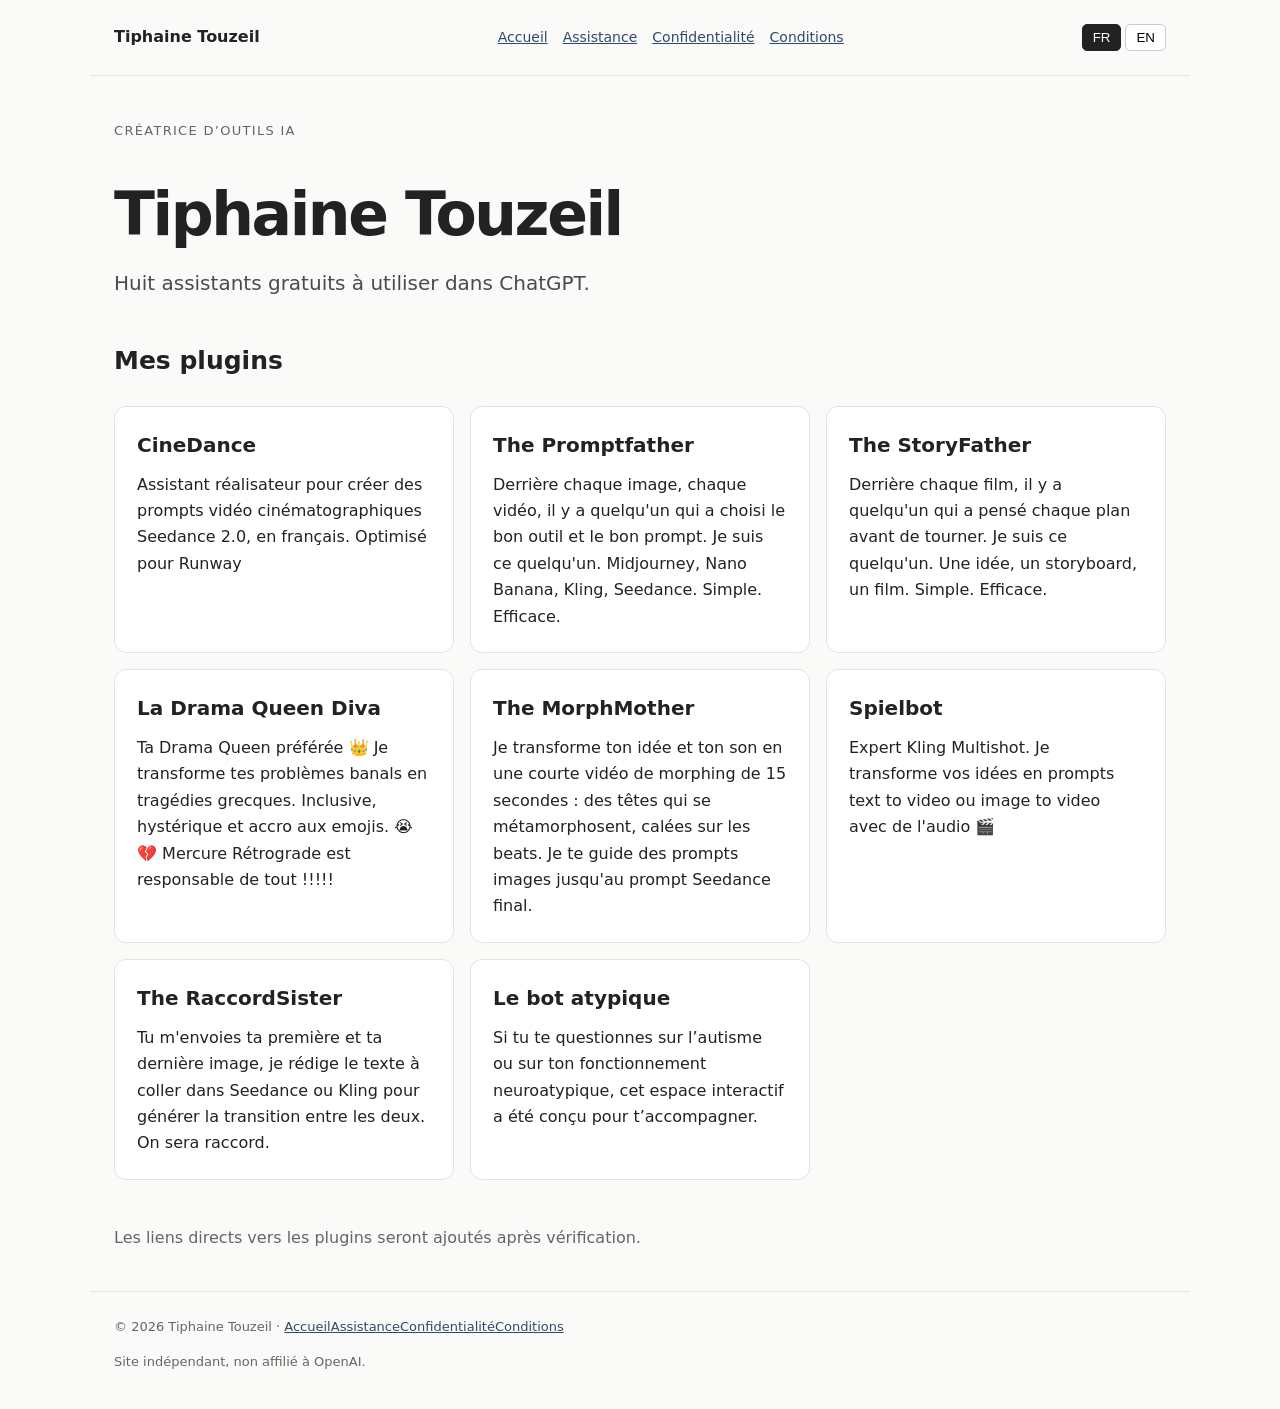
==== index.html @ efccd126 "Add files via upload" ====
<!doctype html><html lang="fr"><head><meta charset="utf-8"><meta name="viewport" content="width=device-width,initial-scale=1"><meta name="description" content="Outils IA de Tiphaine Touzeil · AI tools by Tiphaine Touzeil"><title>Outils IA — Tiphaine Touzeil</title><link rel="stylesheet" href="style.css"><script src="language.js" defer></script></head><body><header><a class="brand" href="index.html">Tiphaine Touzeil</a><nav><a href="index.html"><span data-lang="fr">Accueil</span><span data-lang="en" hidden>Home</span></a><a href="support.html"><span data-lang="fr">Assistance</span><span data-lang="en" hidden>Support</span></a><a href="privacy.html"><span data-lang="fr">Confidentialité</span><span data-lang="en" hidden>Privacy</span></a><a href="terms.html"><span data-lang="fr">Conditions</span><span data-lang="en" hidden>Terms</span></a></nav><div class="langs"><button type="button" data-set-lang="fr" aria-label="Français">FR</button><button type="button" data-set-lang="en" aria-label="English">EN</button></div></header><main><div class="eyebrow"><span data-lang="fr">Créatrice d’outils IA</span><span data-lang="en" hidden>AI Tools Creator</span></div><h1>Tiphaine Touzeil</h1><p class="lead"><span data-lang="fr">Huit assistants gratuits à utiliser dans ChatGPT.</span><span data-lang="en" hidden>Eight free assistants to use in ChatGPT.</span></p><h2><span data-lang="fr">Mes plugins</span><span data-lang="en" hidden>My plugins</span></h2><div class="grid"><article class="card"><h3>CineDance</h3><p><span data-lang="fr">Assistant réalisateur pour créer des prompts vidéo cinématographiques Seedance 2.0, en français. Optimisé pour Runway</span><span data-lang="en" hidden>Assistant director for creating cinematic Seedance 2.0 video prompts in French. Optimized for Runway.</span></p></article><article class="card"><h3>The Promptfather</h3><p><span data-lang="fr">Derrière chaque image, chaque vidéo, il y a quelqu&#x27;un qui a choisi le bon outil et le bon prompt. Je suis ce quelqu&#x27;un. Midjourney, Nano Banana, Kling, Seedance. Simple. Efficace.</span><span data-lang="en" hidden>Behind every image, every video, there&#x27;s someone who chose the right tool and the right prompt. I&#x27;m that someone. Midjourney, Nano Banana, Kling, Seedance. Simple. Effective.</span></p></article><article class="card"><h3>The StoryFather</h3><p><span data-lang="fr">Derrière chaque film, il y a quelqu&#x27;un qui a pensé chaque plan avant de tourner. Je suis ce quelqu&#x27;un. Une idée, un storyboard, un film. Simple. Efficace.</span><span data-lang="en" hidden>Behind every film, there&#x27;s someone who planned every shot before filming. I&#x27;m that someone. An idea, a storyboard, a film. Simple. Effective.</span></p></article><article class="card"><h3>La Drama Queen Diva</h3><p><span data-lang="fr">Ta Drama Queen préférée 👑 Je transforme tes problèmes banals en tragédies grecques. Inclusive, hystérique et accro aux emojis. 😭💔 Mercure Rétrograde est responsable de tout !!!!!</span><span data-lang="en" hidden>Your favorite Drama Queen 👑 I turn your everyday problems into Greek tragedies. Inclusive, hysterical, and addicted to emojis. 😭💔 Mercury Retrograde is to blame for everything !!!!!</span></p></article><article class="card"><h3>The MorphMother</h3><p><span data-lang="fr">Je transforme ton idée et ton son en une courte vidéo de morphing de 15 secondes : des têtes qui se métamorphosent, calées sur les beats. Je te guide des prompts images jusqu&#x27;au prompt Seedance final.</span><span data-lang="en" hidden>I turn your idea and your audio into a short, 15-second morphing video: faces transforming in sync with the beats. I guide you from image prompts all the way to the final Seedance prompt.</span></p></article><article class="card"><h3>Spielbot</h3><p><span data-lang="fr">Expert Kling Multishot. Je transforme vos idées en prompts text to video ou image to video avec de l&#x27;audio 🎬</span><span data-lang="en" hidden>Kling Multishot expert. I turn your ideas into text-to-video or image-to-video prompts with audio 🎬</span></p></article><article class="card"><h3>The RaccordSister</h3><p><span data-lang="fr">Tu m&#x27;envoies ta première et ta dernière image, je rédige le texte à coller dans Seedance ou Kling pour générer la transition entre les deux. On sera raccord.</span><span data-lang="en" hidden>Send me your first and last images, and I&#x27;ll write the prompt to paste into Seedance or Kling to generate the transition between them. We&#x27;ll make a seamless connection.</span></p></article><article class="card"><h3>Le bot atypique</h3><p><span data-lang="fr">Si tu te questionnes sur l’autisme ou sur ton fonctionnement neuroatypique, cet espace interactif a été conçu pour t’accompagner.</span><span data-lang="en" hidden>If you have questions about autism or how your neurodivergent mind works, this interactive space was designed to support you.</span></p></article></div><p class="muted"><span data-lang="fr">Les liens directs vers les plugins seront ajoutés après vérification.</span><span data-lang="en" hidden>Direct links to the plugins will be added after verification.</span></p></main><footer>© 2026 Tiphaine Touzeil · <a href="index.html"><span data-lang="fr">Accueil</span><span data-lang="en" hidden>Home</span></a><a href="support.html"><span data-lang="fr">Assistance</span><span data-lang="en" hidden>Support</span></a><a href="privacy.html"><span data-lang="fr">Confidentialité</span><span data-lang="en" hidden>Privacy</span></a><a href="terms.html"><span data-lang="fr">Conditions</span><span data-lang="en" hidden>Terms</span></a><p><span data-lang="fr">Site indépendant, non affilié à OpenAI.</span><span data-lang="en" hidden>Independent website, not affiliated with OpenAI.</span></p></footer></body></html>
---- style.css ----
*{box-sizing:border-box}[hidden]{display:none!important}body{margin:0;background:#fafaf9;color:#222;font:16px/1.65 system-ui,-apple-system,Segoe UI,sans-serif}header,main,footer{max-width:1100px;margin:auto;padding:24px}header{display:flex;align-items:center;justify-content:space-between;gap:18px;border-bottom:1px solid #e4e4e0;flex-wrap:wrap}.brand{font-weight:700;color:inherit;text-decoration:none}nav{display:flex;gap:15px;flex-wrap:wrap;font-size:14px}a{color:#314a69}.langs{display:flex;gap:4px}.langs button{background:white;border:1px solid #ccc;border-radius:5px;padding:5px 10px;cursor:pointer}.langs button[aria-pressed=true]{background:#222;color:#fff;border-color:#222}h1{font-size:clamp(36px,6vw,60px);letter-spacing:-.04em;line-height:1.1;margin:40px 0 20px}h2{font-size:25px;margin-top:40px}h3{font-size:20px;margin:0 0 10px}p{max-width:72ch}.lead{font-size:20px;color:#4b4b4b}.eyebrow{color:#656565;font-size:13px;letter-spacing:.1em;text-transform:uppercase;margin-top:20px}.grid{display:grid;grid-template-columns:repeat(auto-fit,minmax(280px,1fr));gap:16px;margin:24px 0 45px}.card{border:1px solid #e3e3e0;background:#fff;border-radius:12px;padding:22px}.card p{margin:0}.notice{border-left:3px solid #888;background:#f0f0ed;padding:12px 16px}.muted{color:#656565}footer{border-top:1px solid #e4e4e0;color:#666;font-size:13px}footer nav{margin-bottom:10px}@media(max-width:650px){header{align-items:flex-start}nav{order:3;width:100%}.grid{grid-template-columns:1fr}}
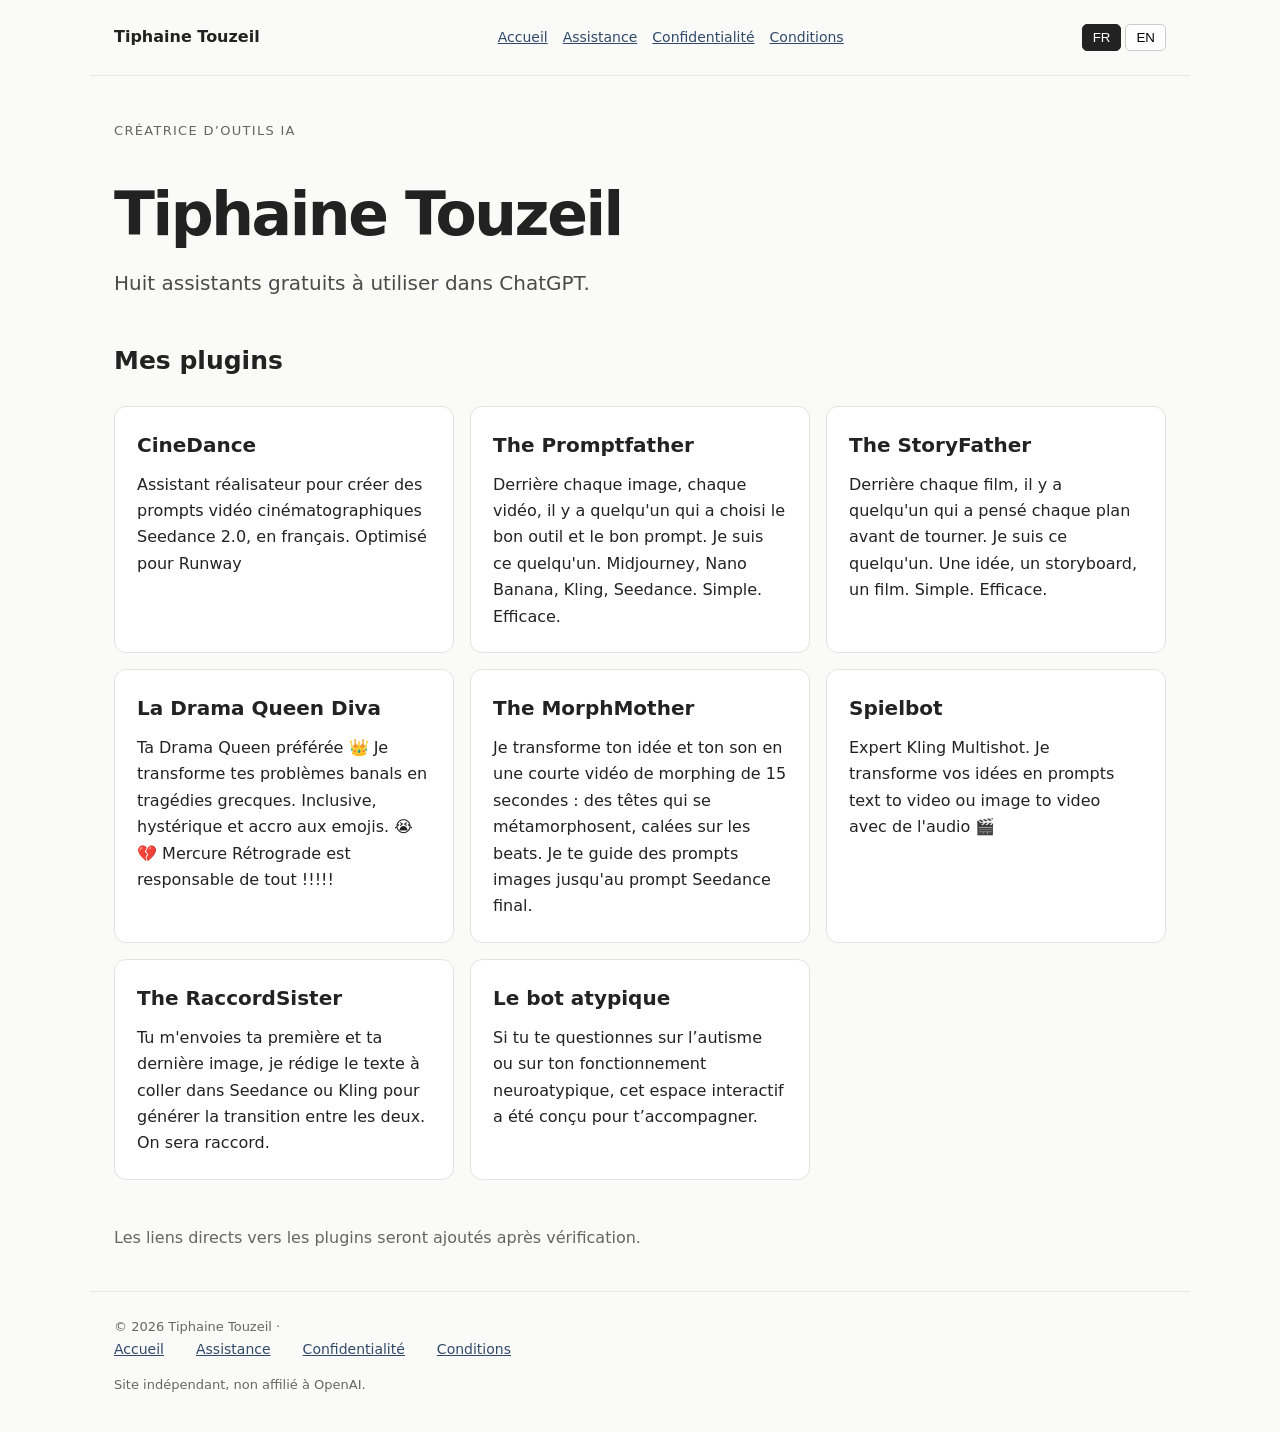
==== commit b67dc348: "Update index.html" ====
--- a/index.html
+++ b/index.html
@@ -1 +1,132 @@
-<!doctype html><html lang="fr"><head><meta charset="utf-8"><meta name="viewport" content="width=device-width,initial-scale=1"><meta name="description" content="Outils IA de Tiphaine Touzeil · AI tools by Tiphaine Touzeil"><title>Outils IA — Tiphaine Touzeil</title><link rel="stylesheet" href="style.css"><script src="language.js" defer></script></head><body><header><a class="brand" href="index.html">Tiphaine Touzeil</a><nav><a href="index.html"><span data-lang="fr">Accueil</span><span data-lang="en" hidden>Home</span></a><a href="support.html"><span data-lang="fr">Assistance</span><span data-lang="en" hidden>Support</span></a><a href="privacy.html"><span data-lang="fr">Confidentialité</span><span data-lang="en" hidden>Privacy</span></a><a href="terms.html"><span data-lang="fr">Conditions</span><span data-lang="en" hidden>Terms</span></a></nav><div class="langs"><button type="button" data-set-lang="fr" aria-label="Français">FR</button><button type="button" data-set-lang="en" aria-label="English">EN</button></div></header><main><div class="eyebrow"><span data-lang="fr">Créatrice d’outils IA</span><span data-lang="en" hidden>AI Tools Creator</span></div><h1>Tiphaine Touzeil</h1><p class="lead"><span data-lang="fr">Huit assistants gratuits à utiliser dans ChatGPT.</span><span data-lang="en" hidden>Eight free assistants to use in ChatGPT.</span></p><h2><span data-lang="fr">Mes plugins</span><span data-lang="en" hidden>My plugins</span></h2><div class="grid"><article class="card"><h3>CineDance</h3><p><span data-lang="fr">Assistant réalisateur pour créer des prompts vidéo cinématographiques Seedance 2.0, en français. Optimisé pour Runway</span><span data-lang="en" hidden>Assistant director for creating cinematic Seedance 2.0 video prompts in French. Optimized for Runway.</span></p></article><article class="card"><h3>The Promptfather</h3><p><span data-lang="fr">Derrière chaque image, chaque vidéo, il y a quelqu&#x27;un qui a choisi le bon outil et le bon prompt. Je suis ce quelqu&#x27;un. Midjourney, Nano Banana, Kling, Seedance. Simple. Efficace.</span><span data-lang="en" hidden>Behind every image, every video, there&#x27;s someone who chose the right tool and the right prompt. I&#x27;m that someone. Midjourney, Nano Banana, Kling, Seedance. Simple. Effective.</span></p></article><article class="card"><h3>The StoryFather</h3><p><span data-lang="fr">Derrière chaque film, il y a quelqu&#x27;un qui a pensé chaque plan avant de tourner. Je suis ce quelqu&#x27;un. Une idée, un storyboard, un film. Simple. Efficace.</span><span data-lang="en" hidden>Behind every film, there&#x27;s someone who planned every shot before filming. I&#x27;m that someone. An idea, a storyboard, a film. Simple. Effective.</span></p></article><article class="card"><h3>La Drama Queen Diva</h3><p><span data-lang="fr">Ta Drama Queen préférée 👑 Je transforme tes problèmes banals en tragédies grecques. Inclusive, hystérique et accro aux emojis. 😭💔 Mercure Rétrograde est responsable de tout !!!!!</span><span data-lang="en" hidden>Your favorite Drama Queen 👑 I turn your everyday problems into Greek tragedies. Inclusive, hysterical, and addicted to emojis. 😭💔 Mercury Retrograde is to blame for everything !!!!!</span></p></article><article class="card"><h3>The MorphMother</h3><p><span data-lang="fr">Je transforme ton idée et ton son en une courte vidéo de morphing de 15 secondes : des têtes qui se métamorphosent, calées sur les beats. Je te guide des prompts images jusqu&#x27;au prompt Seedance final.</span><span data-lang="en" hidden>I turn your idea and your audio into a short, 15-second morphing video: faces transforming in sync with the beats. I guide you from image prompts all the way to the final Seedance prompt.</span></p></article><article class="card"><h3>Spielbot</h3><p><span data-lang="fr">Expert Kling Multishot. Je transforme vos idées en prompts text to video ou image to video avec de l&#x27;audio 🎬</span><span data-lang="en" hidden>Kling Multishot expert. I turn your ideas into text-to-video or image-to-video prompts with audio 🎬</span></p></article><article class="card"><h3>The RaccordSister</h3><p><span data-lang="fr">Tu m&#x27;envoies ta première et ta dernière image, je rédige le texte à coller dans Seedance ou Kling pour générer la transition entre les deux. On sera raccord.</span><span data-lang="en" hidden>Send me your first and last images, and I&#x27;ll write the prompt to paste into Seedance or Kling to generate the transition between them. We&#x27;ll make a seamless connection.</span></p></article><article class="card"><h3>Le bot atypique</h3><p><span data-lang="fr">Si tu te questionnes sur l’autisme ou sur ton fonctionnement neuroatypique, cet espace interactif a été conçu pour t’accompagner.</span><span data-lang="en" hidden>If you have questions about autism or how your neurodivergent mind works, this interactive space was designed to support you.</span></p></article></div><p class="muted"><span data-lang="fr">Les liens directs vers les plugins seront ajoutés après vérification.</span><span data-lang="en" hidden>Direct links to the plugins will be added after verification.</span></p></main><footer>© 2026 Tiphaine Touzeil · <a href="index.html"><span data-lang="fr">Accueil</span><span data-lang="en" hidden>Home</span></a><a href="support.html"><span data-lang="fr">Assistance</span><span data-lang="en" hidden>Support</span></a><a href="privacy.html"><span data-lang="fr">Confidentialité</span><span data-lang="en" hidden>Privacy</span></a><a href="terms.html"><span data-lang="fr">Conditions</span><span data-lang="en" hidden>Terms</span></a><p><span data-lang="fr">Site indépendant, non affilié à OpenAI.</span><span data-lang="en" hidden>Independent website, not affiliated with OpenAI.</span></p></footer></body></html>+
+<!doctype html>
+<html lang="fr">
+<head>
+  <meta charset="utf-8">
+  <meta name="viewport" content="width=device-width, initial-scale=1">
+  <meta name="description" content="Outils IA de Tiphaine Touzeil · AI tools by Tiphaine Touzeil">
+  <title>Outils IA — Tiphaine Touzeil</title>
+  <link rel="stylesheet" href="style.css">
+  <script src="language.js" defer></script>
+</head>
+
+<body>
+  <header>
+    <a class="brand" href="index.html">Tiphaine Touzeil</a>
+    <nav>
+      <a href="index.html"><span data-lang="fr">Accueil</span><span data-lang="en" hidden>Home</span></a>
+      <a href="support.html"><span data-lang="fr">Assistance</span><span data-lang="en" hidden>Support</span></a>
+      <a href="privacy.html"><span data-lang="fr">Confidentialité</span><span data-lang="en" hidden>Privacy</span></a>
+      <a href="terms.html"><span data-lang="fr">Conditions</span><span data-lang="en" hidden>Terms</span></a>
+    </nav>
+    <div class="langs">
+      <button type="button" data-set-lang="fr" aria-label="Français">FR</button>
+      <button type="button" data-set-lang="en" aria-label="English">EN</button>
+    </div>
+  </header>
+
+  <main>
+    <div class="eyebrow">
+      <span data-lang="fr">Créatrice d’outils IA</span>
+      <span data-lang="en" hidden>AI Tools Creator</span>
+    </div>
+
+    <h1>Tiphaine Touzeil</h1>
+
+    <p class="lead">
+      <span data-lang="fr">Huit assistants gratuits à utiliser dans ChatGPT.</span>
+      <span data-lang="en" hidden>Eight free assistants to use in ChatGPT.</span>
+    </p>
+
+    <h2>
+      <span data-lang="fr">Mes plugins</span>
+      <span data-lang="en" hidden>My plugins</span>
+    </h2>
+
+    <div class="grid">
+      <article class="card">
+        <h3>CineDance</h3>
+        <p>
+          <span data-lang="fr">Assistant réalisateur pour créer des prompts vidéo cinématographiques Seedance 2.0, en français. Optimisé pour Runway</span>
+          <span data-lang="en" hidden>Assistant director for creating cinematic Seedance 2.0 video prompts in French. Optimized for Runway.</span>
+        </p>
+      </article>
+
+      <article class="card">
+        <h3>The Promptfather</h3>
+        <p>
+          <span data-lang="fr">Derrière chaque image, chaque vidéo, il y a quelqu'un qui a choisi le bon outil et le bon prompt. Je suis ce quelqu'un. Midjourney, Nano Banana, Kling, Seedance. Simple. Efficace.</span>
+          <span data-lang="en" hidden>Behind every image, every video, there's someone who chose the right tool and the right prompt. I'm that someone. Midjourney, Nano Banana, Kling, Seedance. Simple. Effective.</span>
+        </p>
+      </article>
+
+      <article class="card">
+        <h3>The StoryFather</h3>
+        <p>
+          <span data-lang="fr">Derrière chaque film, il y a quelqu'un qui a pensé chaque plan avant de tourner. Je suis ce quelqu'un. Une idée, un storyboard, un film. Simple. Efficace.</span>
+          <span data-lang="en" hidden>Behind every film, there's someone who planned every shot before filming. I'm that someone. An idea, a storyboard, a film. Simple. Effective.</span>
+        </p>
+      </article>
+
+      <article class="card">
+        <h3>La Drama Queen Diva</h3>
+        <p>
+          <span data-lang="fr">Ta Drama Queen préférée 👑 Je transforme tes problèmes banals en tragédies grecques. Inclusive, hystérique et accro aux emojis. 😭💔 Mercure Rétrograde est responsable de tout !!!!!</span>
+          <span data-lang="en" hidden>Your favorite Drama Queen 👑 I turn your everyday problems into Greek tragedies. Inclusive, hysterical, and addicted to emojis. 😭💔 Mercury Retrograde is to blame for everything !!!!!</span>
+        </p>
+      </article>
+
+      <article class="card">
+        <h3>The MorphMother</h3>
+        <p>
+          <span data-lang="fr">Je transforme ton idée et ton son en une courte vidéo de morphing de 15 secondes : des têtes qui se métamorphosent, calées sur les beats. Je te guide des prompts images jusqu'au prompt Seedance final.</span>
+          <span data-lang="en" hidden>I turn your idea and your audio into a short, 15-second morphing video: faces transforming in sync with the beats. I guide you from image prompts all the way to the final Seedance prompt.</span>
+        </p>
+      </article>
+
+      <article class="card">
+        <h3>Spielbot</h3>
+        <p>
+          <span data-lang="fr">Expert Kling Multishot. Je transforme vos idées en prompts text to video ou image to video avec de l'audio 🎬</span>
+          <span data-lang="en" hidden>Kling Multishot expert. I turn your ideas into text-to-video or image-to-video prompts with audio 🎬</span>
+        </p>
+      </article>
+
+      <article class="card">
+        <h3>The RaccordSister</h3>
+        <p>
+          <span data-lang="fr">Tu m'envoies ta première et ta dernière image, je rédige le texte à coller dans Seedance ou Kling pour générer la transition entre les deux. On sera raccord.</span>
+          <span data-lang="en" hidden>Send me your first and last images, and I'll write the prompt to paste into Seedance or Kling to generate the transition between them. We'll make a seamless connection.</span>
+        </p>
+      </article>
+
+      <article class="card">
+        <h3>Le bot atypique</h3>
+        <p>
+          <span data-lang="fr">Si tu te questionnes sur l’autisme ou sur ton fonctionnement neuroatypique, cet espace interactif a été conçu pour t’accompagner.</span>
+          <span data-lang="en" hidden>If you have questions about autism or how your neurodivergent mind works, this interactive space was designed to support you.</span>
+        </p>
+      </article>
+    </div>
+
+    <p class="muted">
+      <span data-lang="fr">Les liens directs vers les plugins seront ajoutés après vérification.</span>
+      <span data-lang="en" hidden>Direct links to the plugins will be added after verification.</span>
+    </p>
+  </main>
+
+  <footer>
+    © 2026 Tiphaine Touzeil ·
+    <nav>
+      <a href="index.html"><span data-lang="fr">Accueil</span><span data-lang="en" hidden>Home</span></a>
+      <a href="support.html"><span data-lang="fr">Assistance</span><span data-lang="en" hidden>Support</span></a>
+      <a href="privacy.html"><span data-lang="fr">Confidentialité</span><span data-lang="en" hidden>Privacy</span></a>
+      <a href="terms.html"><span data-lang="fr">Conditions</span><span data-lang="en" hidden>Terms</span></a>
+    </nav>
+    <p>
+      <span data-lang="fr">Site indépendant, non affilié à OpenAI.</span>
+      <span data-lang="en" hidden>Independent website, not affiliated with OpenAI.</span>
+    </p>
+  </footer>
+</body>
+</html>
--- a/style.css
+++ b/style.css
@@ -1 +1,12 @@
-*{box-sizing:border-box}[hidden]{display:none!important}body{margin:0;background:#fafaf9;color:#222;font:16px/1.65 system-ui,-apple-system,Segoe UI,sans-serif}header,main,footer{max-width:1100px;margin:auto;padding:24px}header{display:flex;align-items:center;justify-content:space-between;gap:18px;border-bottom:1px solid #e4e4e0;flex-wrap:wrap}.brand{font-weight:700;color:inherit;text-decoration:none}nav{display:flex;gap:15px;flex-wrap:wrap;font-size:14px}a{color:#314a69}.langs{display:flex;gap:4px}.langs button{background:white;border:1px solid #ccc;border-radius:5px;padding:5px 10px;cursor:pointer}.langs button[aria-pressed=true]{background:#222;color:#fff;border-color:#222}h1{font-size:clamp(36px,6vw,60px);letter-spacing:-.04em;line-height:1.1;margin:40px 0 20px}h2{font-size:25px;margin-top:40px}h3{font-size:20px;margin:0 0 10px}p{max-width:72ch}.lead{font-size:20px;color:#4b4b4b}.eyebrow{color:#656565;font-size:13px;letter-spacing:.1em;text-transform:uppercase;margin-top:20px}.grid{display:grid;grid-template-columns:repeat(auto-fit,minmax(280px,1fr));gap:16px;margin:24px 0 45px}.card{border:1px solid #e3e3e0;background:#fff;border-radius:12px;padding:22px}.card p{margin:0}.notice{border-left:3px solid #888;background:#f0f0ed;padding:12px 16px}.muted{color:#656565}footer{border-top:1px solid #e4e4e0;color:#666;font-size:13px}footer nav{margin-bottom:10px}@media(max-width:650px){header{align-items:flex-start}nav{order:3;width:100%}.grid{grid-template-columns:1fr}}+*{box-sizing:border-box}[hidden]{display:none!important}body{margin:0;background:#fafaf9;color:#222;font:16px/1.65 system-ui,-apple-system,Segoe UI,sans-serif}header,main,footer{max-width:1100px;margin:auto;padding:24px}header{display:flex;align-items:center;justify-content:space-between;gap:18px;border-bottom:1px solid #e4e4e0;flex-wrap:wrap}.brand{font-weight:700;color:inherit;text-decoration:none}nav{display:flex;gap:15px;flex-wrap:wrap;font-size:14px}a{color:#314a69}.langs{display:flex;gap:4px}.langs button{background:white;border:1px solid #ccc;border-radius:5px;padding:5px 10px;cursor:pointer}.langs button[aria-pressed=true]{background:#222;color:#fff;border-color:#222}h1{font-size:clamp(36px,6vw,60px);letter-spacing:-.04em;line-height:1.1;margin:40px 0 20px}h2{font-size:25px;margin-top:40px}h3{font-size:20px;margin:0 0 10px}p{max-width:72ch}.lead{font-size:20px;color:#4b4b4b}.eyebrow{color:#656565;font-size:13px;letter-spacing:.1em;text-transform:uppercase;margin-top:20px}.grid{display:grid;grid-template-columns:repeat(auto-fit,minmax(280px,1fr));gap:16px;margin:24px 0 45px}.card{border:1px solid #e3e3e0;background:#fff;border-radius:12px;padding:22px}.card p{margin:0}.notice{border-left:3px solid #888;background:#f0f0ed;padding:12px 16px}.muted{color:#656565}footer{border-top:1px solid #e4e4e0;color:#666;font-size:13px}footer nav{margin-bottom:10px}@media(max-width:650px){header{align-items:flex-start}nav{order:3;width:100%}.grid{grid-template-columns:1fr}}
+
+footer nav {
+  display: flex;
+  flex-wrap: wrap;
+  gap: 16px;
+}
+
+footer a {
+  display: inline-block;
+  margin-right: 16px;
+}
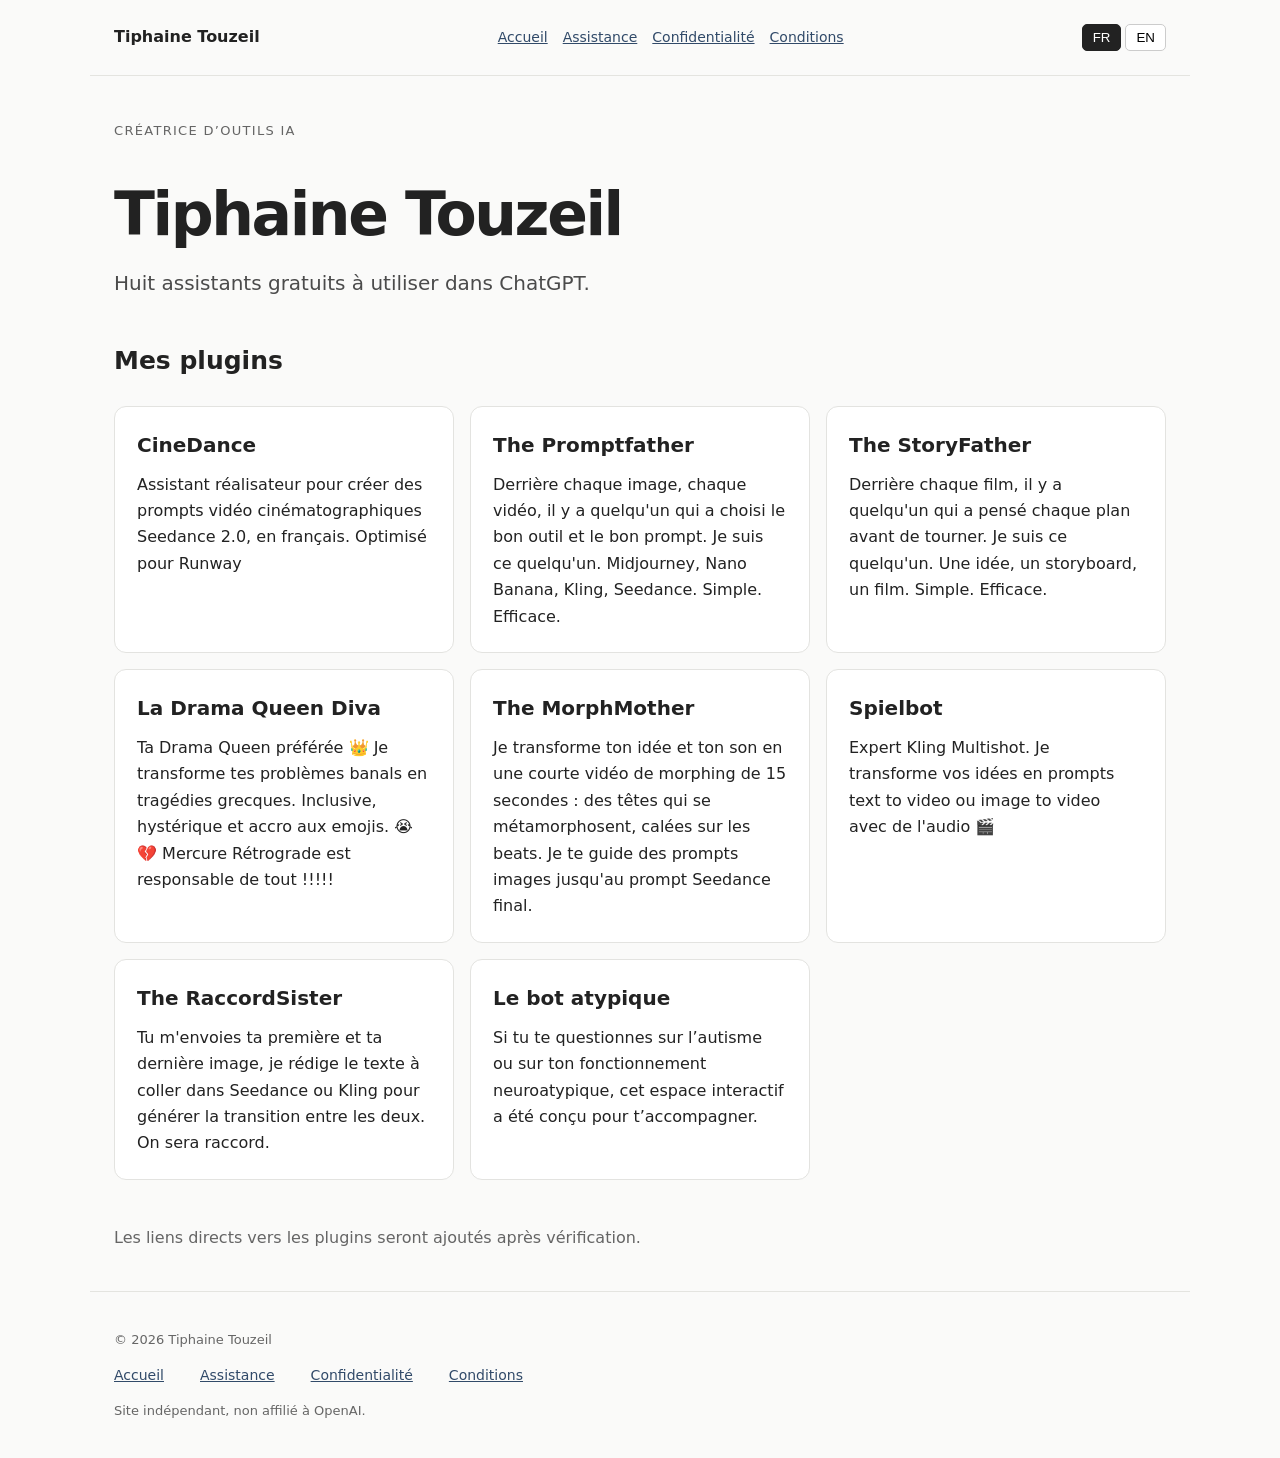
==== commit e405ff5f: "Update index.html" ====
--- a/index.html
+++ b/index.html
@@ -115,18 +115,22 @@
     </p>
   </main>
 
-  <footer>
-    © 2026 Tiphaine Touzeil ·
-    <nav>
-      <a href="index.html"><span data-lang="fr">Accueil</span><span data-lang="en" hidden>Home</span></a>
-      <a href="support.html"><span data-lang="fr">Assistance</span><span data-lang="en" hidden>Support</span></a>
-      <a href="privacy.html"><span data-lang="fr">Confidentialité</span><span data-lang="en" hidden>Privacy</span></a>
-      <a href="terms.html"><span data-lang="fr">Conditions</span><span data-lang="en" hidden>Terms</span></a>
-    </nav>
-    <p>
-      <span data-lang="fr">Site indépendant, non affilié à OpenAI.</span>
-      <span data-lang="en" hidden>Independent website, not affiliated with OpenAI.</span>
-    </p>
-  </footer>
+
+<footer>
+  <p>© 2026 Tiphaine Touzeil</p>
+
+  <nav style="display:flex;flex-wrap:wrap;gap:20px;">
+    <a href="index.html"><span data-lang="fr">Accueil</span><span data-lang="en" hidden>Home</span></a>
+    <a href="support.html"><span data-lang="fr">Assistance</span><span data-lang="en" hidden>Support</span></a>
+    <a href="privacy.html"><span data-lang="fr">Confidentialité</span><span data-lang="en" hidden>Privacy</span></a>
+    <a href="terms.html"><span data-lang="fr">Conditions</span><span data-lang="en" hidden>Terms</span></a>
+  </nav>
+
+  <p>
+    <span data-lang="fr">Site indépendant, non affilié à OpenAI.</span>
+    <span data-lang="en" hidden>Independent website, not affiliated with OpenAI.</span>
+  </p>
+</footer>
+
 </body>
 </html>
